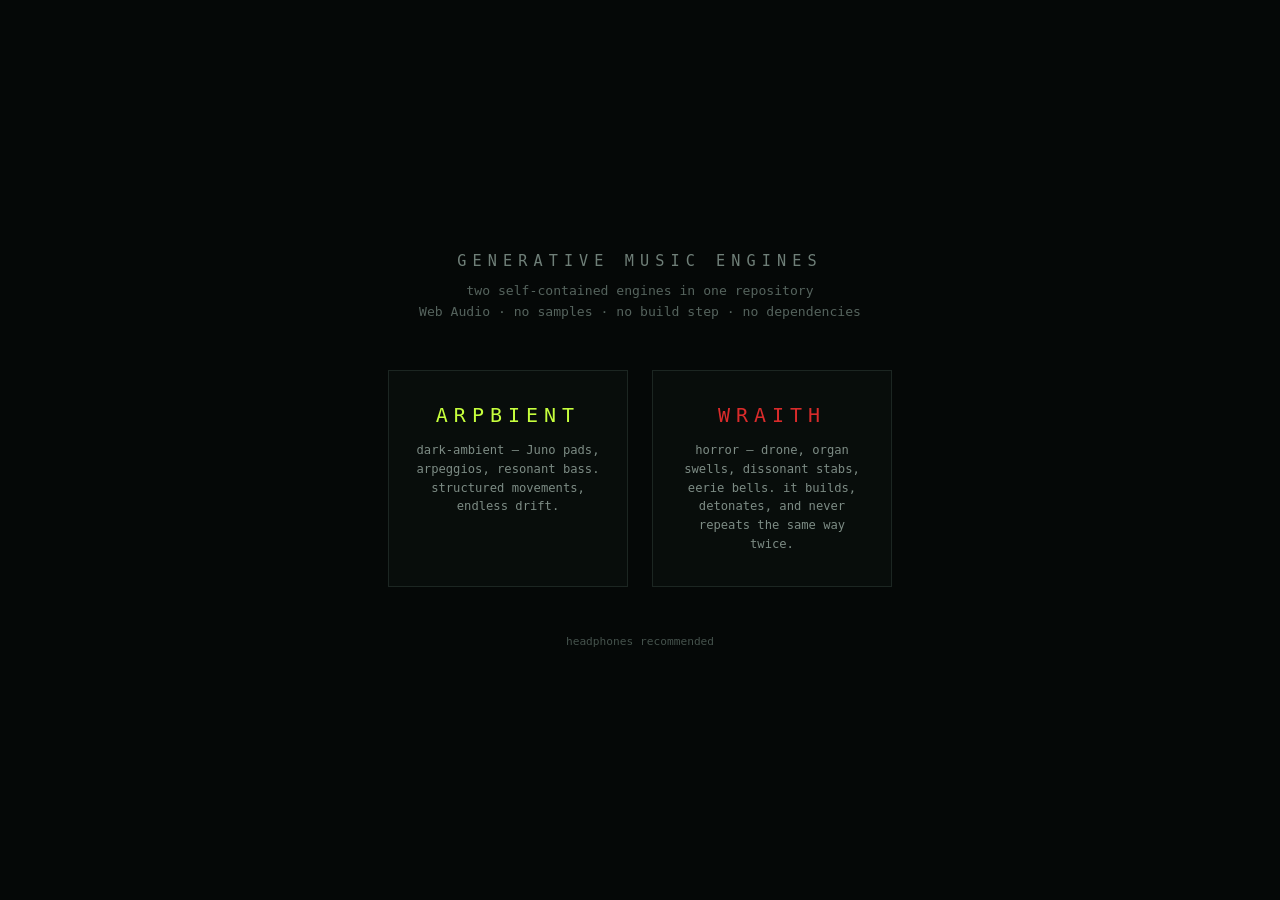
==== index.html @ 5fda1046 "House both engines in one repo: arpbient/ + wraith/ - Move the Arpbient app into arpbient/ (history " ====
<!doctype html>
<html lang="en">
<head>
<meta charset="UTF-8" />
<title>arpbient · wraith</title>
<meta name="viewport" content="width=device-width, initial-scale=1.0" />
<link rel="icon" href="data:image/svg+xml,%3Csvg xmlns='http://www.w3.org/2000/svg' viewBox='0 0 16 16'%3E%3Crect width='16' height='16' fill='%23050807'/%3E%3Ccircle cx='5' cy='8' r='3' fill='none' stroke='%23c6ff3d' stroke-width='1.4'/%3E%3Ccircle cx='11' cy='8' r='3' fill='none' stroke='%23d92b2b' stroke-width='1.4'/%3E%3C/svg%3E" />
<style>
  :root { color-scheme: dark; }
  * { box-sizing: border-box; }
  body {
    margin: 0; min-height: 100vh; display: grid; place-items: center;
    background: #050807; color: #cfd8d3;
    font-family: ui-monospace, SFMono-Regular, Menlo, Consolas, monospace;
  }
  .wrap { text-align: center; padding: 2rem; max-width: 680px; }
  h1 {
    margin: 0 0 0.6rem; font-weight: 400; font-size: 0.95rem;
    letter-spacing: 0.4em; text-transform: uppercase; color: #6f7f78;
  }
  .sub { margin: 0 0 3rem; font-size: 0.82rem; color: #55635d; line-height: 1.6; }
  .cards { display: flex; gap: 1.5rem; justify-content: center; flex-wrap: wrap; }
  a.card {
    display: block; width: 240px; padding: 2rem 1.5rem; text-decoration: none;
    background: #080d0b; border: 1px solid #1c2622; color: #cfd8d3;
    transition: border-color 0.25s, box-shadow 0.25s, transform 0.25s;
  }
  a.card:hover { transform: translateY(-4px); }
  a.card h2 { margin: 0; font-size: 1.25rem; font-weight: 500; letter-spacing: 0.3em; }
  a.card p { margin: 0.9rem 0 0; font-size: 0.76rem; line-height: 1.55; color: #7d8c85; }
  #arpbient-card h2 { color: #c6ff3d; }
  #arpbient-card:hover { border-color: #c6ff3d; box-shadow: 0 0 34px rgba(198, 255, 61, 0.12); }
  #wraith-card h2 { color: #d92b2b; }
  #wraith-card:hover { border-color: #d92b2b; box-shadow: 0 0 34px rgba(217, 43, 43, 0.16); }
  .foot { margin: 3rem 0 0; font-size: 0.7rem; color: #45524c; }
</style>
</head>
<body>
  <div class="wrap">
    <h1>Generative Music Engines</h1>
    <p class="sub">two self-contained engines in one repository<br/>
    Web Audio · no samples · no build step · no dependencies</p>
    <div class="cards">
      <a class="card" id="arpbient-card" href="arpbient/">
        <h2>ARPBIENT</h2>
        <p>dark-ambient — Juno pads, arpeggios, resonant bass.
        structured movements, endless drift.</p>
      </a>
      <a class="card" id="wraith-card" href="wraith/">
        <h2>WRAITH</h2>
        <p>horror — drone, organ swells, dissonant stabs, eerie bells.
        it builds, detonates, and never repeats the same way twice.</p>
      </a>
    </div>
    <p class="foot">headphones recommended</p>
  </div>
</body>
</html>
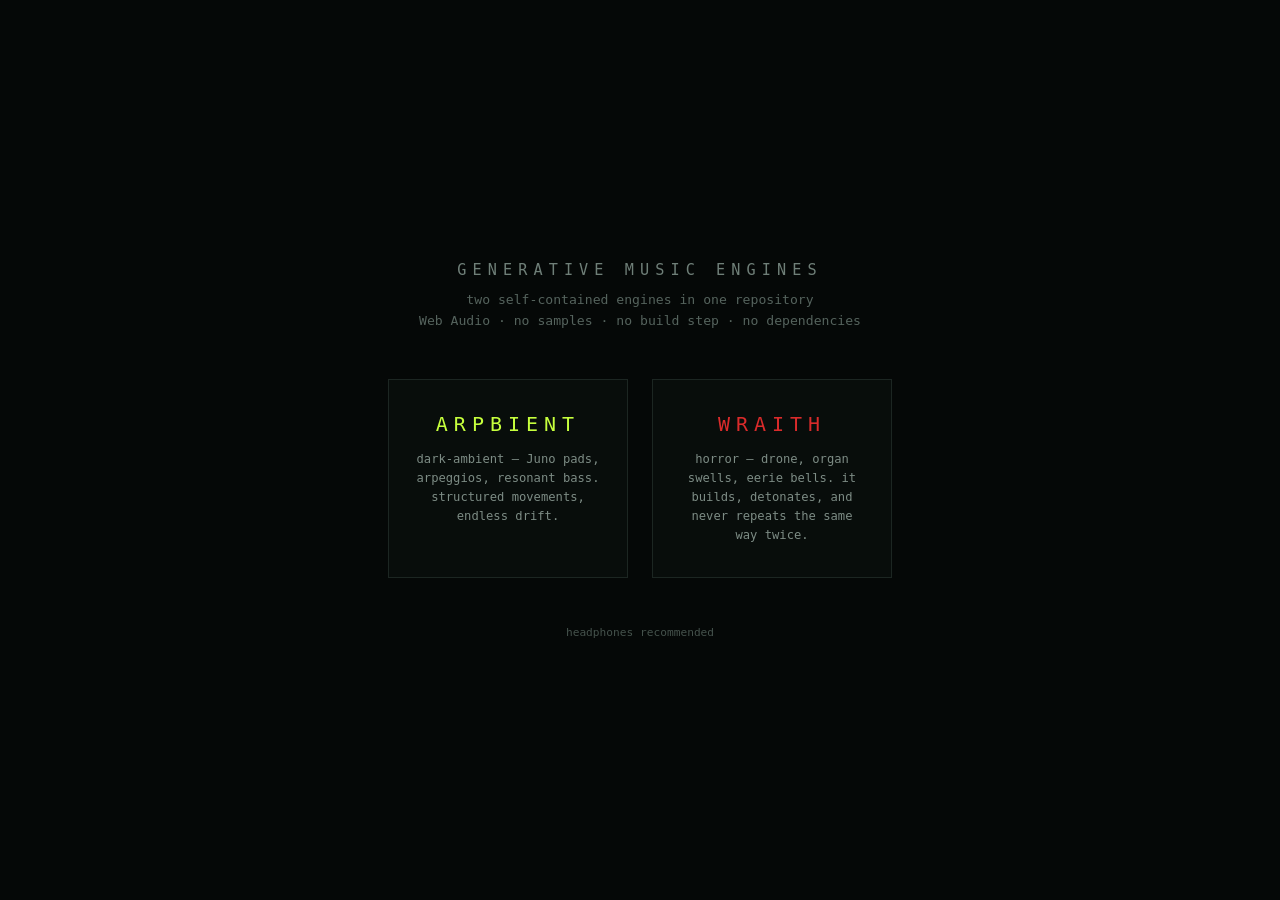
==== commit 86a09bad: "Add audible simple-reverb-style reverb to Wraith; remove stabs The reverb now lives in its own modul" ====
--- a/index.html
+++ b/index.html
@@ -48,7 +48,7 @@
       </a>
       <a class="card" id="wraith-card" href="wraith/">
         <h2>WRAITH</h2>
-        <p>horror — drone, organ swells, dissonant stabs, eerie bells.
+        <p>horror — drone, organ swells, eerie bells.
         it builds, detonates, and never repeats the same way twice.</p>
       </a>
     </div>
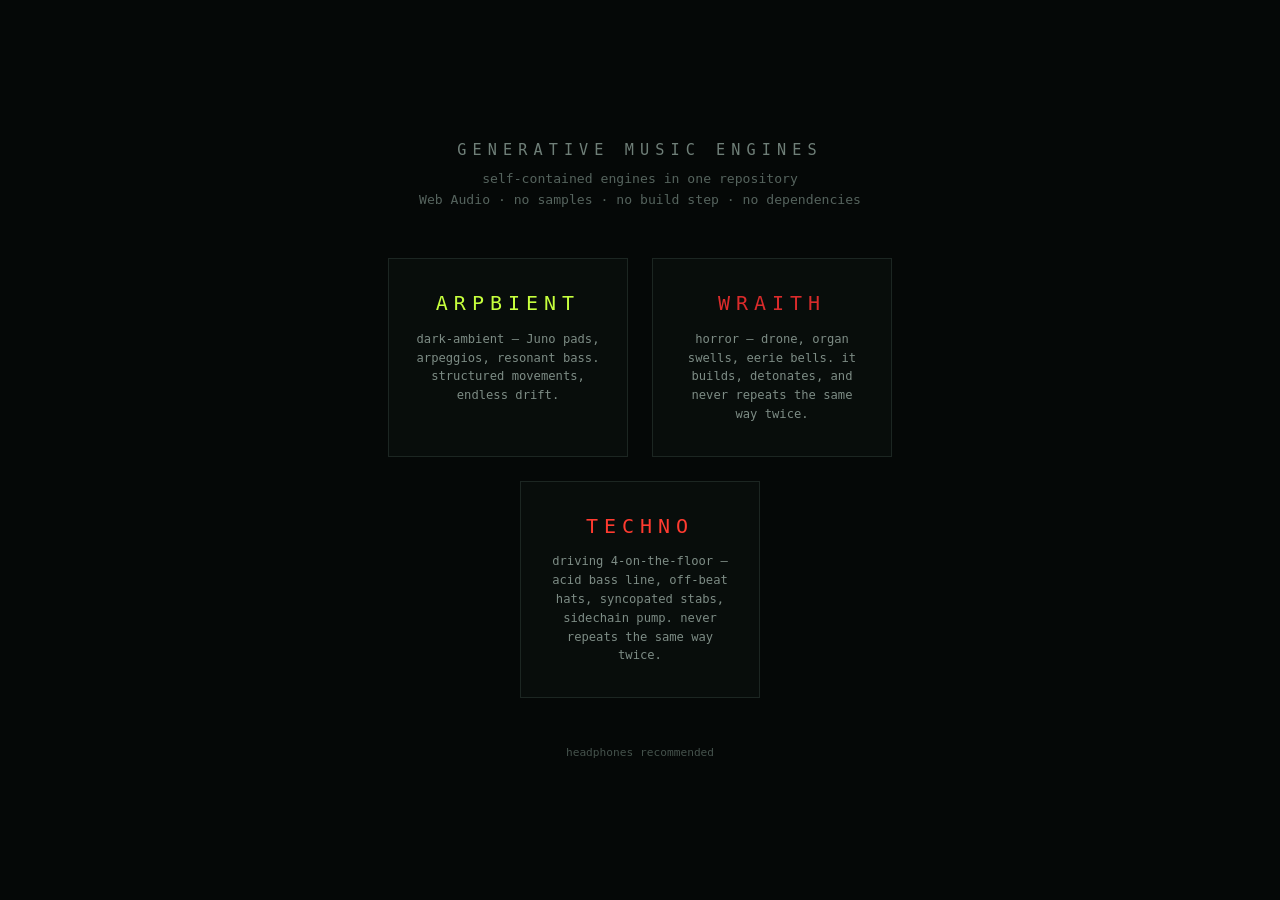
==== commit 808b8abc: "Add Techno engine: acid bass, 4-on-the-floor, stabs + plucks - Shared foundation for the new dance e" ====
--- a/index.html
+++ b/index.html
@@ -32,13 +32,15 @@
   #arpbient-card:hover { border-color: #c6ff3d; box-shadow: 0 0 34px rgba(198, 255, 61, 0.12); }
   #wraith-card h2 { color: #d92b2b; }
   #wraith-card:hover { border-color: #d92b2b; box-shadow: 0 0 34px rgba(217, 43, 43, 0.16); }
+  #techno-card h2 { color: #ff3b30; }
+  #techno-card:hover { border-color: #ff3b30; box-shadow: 0 0 34px rgba(255, 59, 48, 0.16); }
   .foot { margin: 3rem 0 0; font-size: 0.7rem; color: #45524c; }
 </style>
 </head>
 <body>
   <div class="wrap">
     <h1>Generative Music Engines</h1>
-    <p class="sub">two self-contained engines in one repository<br/>
+    <p class="sub">self-contained engines in one repository<br/>
     Web Audio · no samples · no build step · no dependencies</p>
     <div class="cards">
       <a class="card" id="arpbient-card" href="arpbient/">
@@ -51,6 +53,11 @@
         <p>horror — drone, organ swells, eerie bells.
         it builds, detonates, and never repeats the same way twice.</p>
       </a>
+      <a class="card" id="techno-card" href="techno/">
+        <h2>TECHNO</h2>
+        <p>driving 4-on-the-floor — acid bass line, off-beat hats,
+        syncopated stabs, sidechain pump. never repeats the same way twice.</p>
+      </a>
     </div>
     <p class="foot">headphones recommended</p>
   </div>
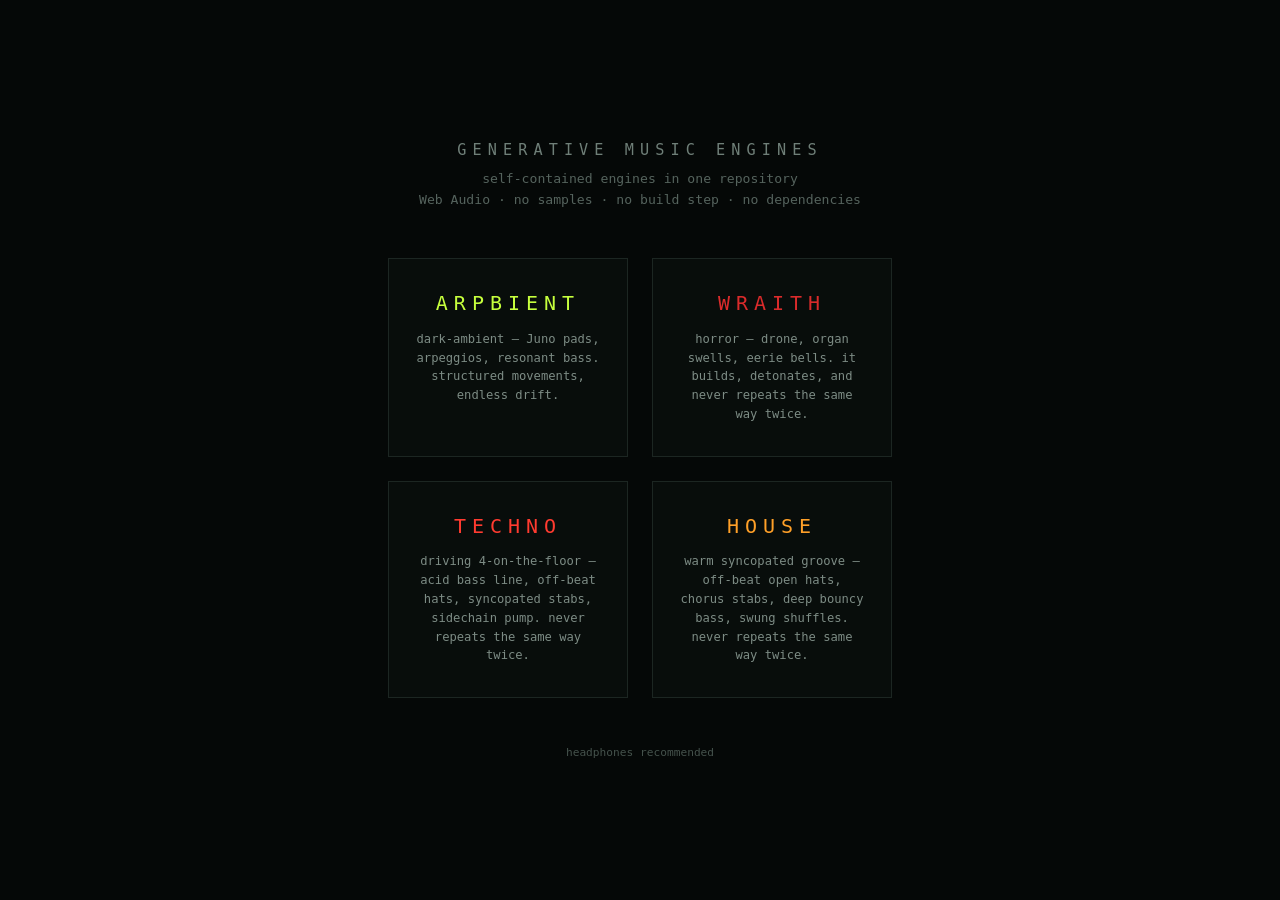
==== commit f7074291: "Add House engine: warm syncopated groove, swung offbeat hats - Off-beat open hats with swing, closed" ====
--- a/index.html
+++ b/index.html
@@ -34,6 +34,8 @@
   #wraith-card:hover { border-color: #d92b2b; box-shadow: 0 0 34px rgba(217, 43, 43, 0.16); }
   #techno-card h2 { color: #ff3b30; }
   #techno-card:hover { border-color: #ff3b30; box-shadow: 0 0 34px rgba(255, 59, 48, 0.16); }
+  #house-card h2 { color: #ffa028; }
+  #house-card:hover { border-color: #ffa028; box-shadow: 0 0 34px rgba(255, 160, 40, 0.16); }
   .foot { margin: 3rem 0 0; font-size: 0.7rem; color: #45524c; }
 </style>
 </head>
@@ -58,6 +60,11 @@
         <p>driving 4-on-the-floor — acid bass line, off-beat hats,
         syncopated stabs, sidechain pump. never repeats the same way twice.</p>
       </a>
+      <a class="card" id="house-card" href="house/">
+        <h2>HOUSE</h2>
+        <p>warm syncopated groove — off-beat open hats, chorus stabs,
+        deep bouncy bass, swung shuffles. never repeats the same way twice.</p>
+      </a>
     </div>
     <p class="foot">headphones recommended</p>
   </div>
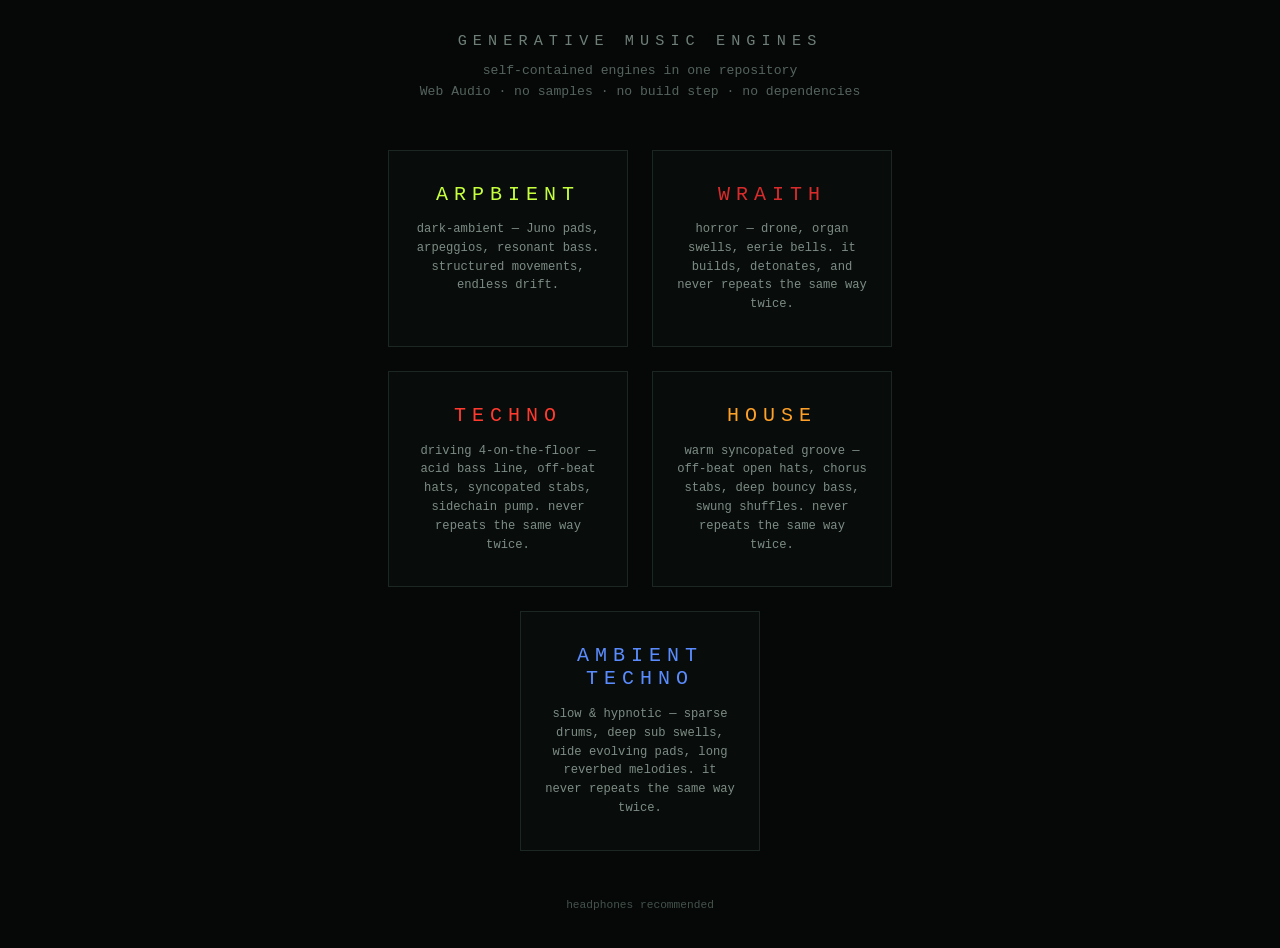
==== commit 383126b0: "Add Ambient Techno engine + live space controls - Slow/hypnotic: sparse half-time kick, reverbed hat" ====
--- a/index.html
+++ b/index.html
@@ -2,7 +2,7 @@
 <html lang="en">
 <head>
 <meta charset="UTF-8" />
-<title>arpbient · wraith</title>
+<title>Generative Music Engines</title>
 <meta name="viewport" content="width=device-width, initial-scale=1.0" />
 <link rel="icon" href="data:image/svg+xml,%3Csvg xmlns='http://www.w3.org/2000/svg' viewBox='0 0 16 16'%3E%3Crect width='16' height='16' fill='%23050807'/%3E%3Ccircle cx='5' cy='8' r='3' fill='none' stroke='%23c6ff3d' stroke-width='1.4'/%3E%3Ccircle cx='11' cy='8' r='3' fill='none' stroke='%23d92b2b' stroke-width='1.4'/%3E%3C/svg%3E" />
 <style>
@@ -36,6 +36,8 @@
   #techno-card:hover { border-color: #ff3b30; box-shadow: 0 0 34px rgba(255, 59, 48, 0.16); }
   #house-card h2 { color: #ffa028; }
   #house-card:hover { border-color: #ffa028; box-shadow: 0 0 34px rgba(255, 160, 40, 0.16); }
+  #ambient-techno-card h2 { color: #5b8cff; }
+  #ambient-techno-card:hover { border-color: #5b8cff; box-shadow: 0 0 34px rgba(91, 140, 255, 0.16); }
   .foot { margin: 3rem 0 0; font-size: 0.7rem; color: #45524c; }
 </style>
 </head>
@@ -65,6 +67,11 @@
         <p>warm syncopated groove — off-beat open hats, chorus stabs,
         deep bouncy bass, swung shuffles. never repeats the same way twice.</p>
       </a>
+      <a class="card" id="ambient-techno-card" href="ambient-techno/">
+        <h2>AMBIENT TECHNO</h2>
+        <p>slow &amp; hypnotic — sparse drums, deep sub swells, wide evolving
+        pads, long reverbed melodies. it never repeats the same way twice.</p>
+      </a>
     </div>
     <p class="foot">headphones recommended</p>
   </div>
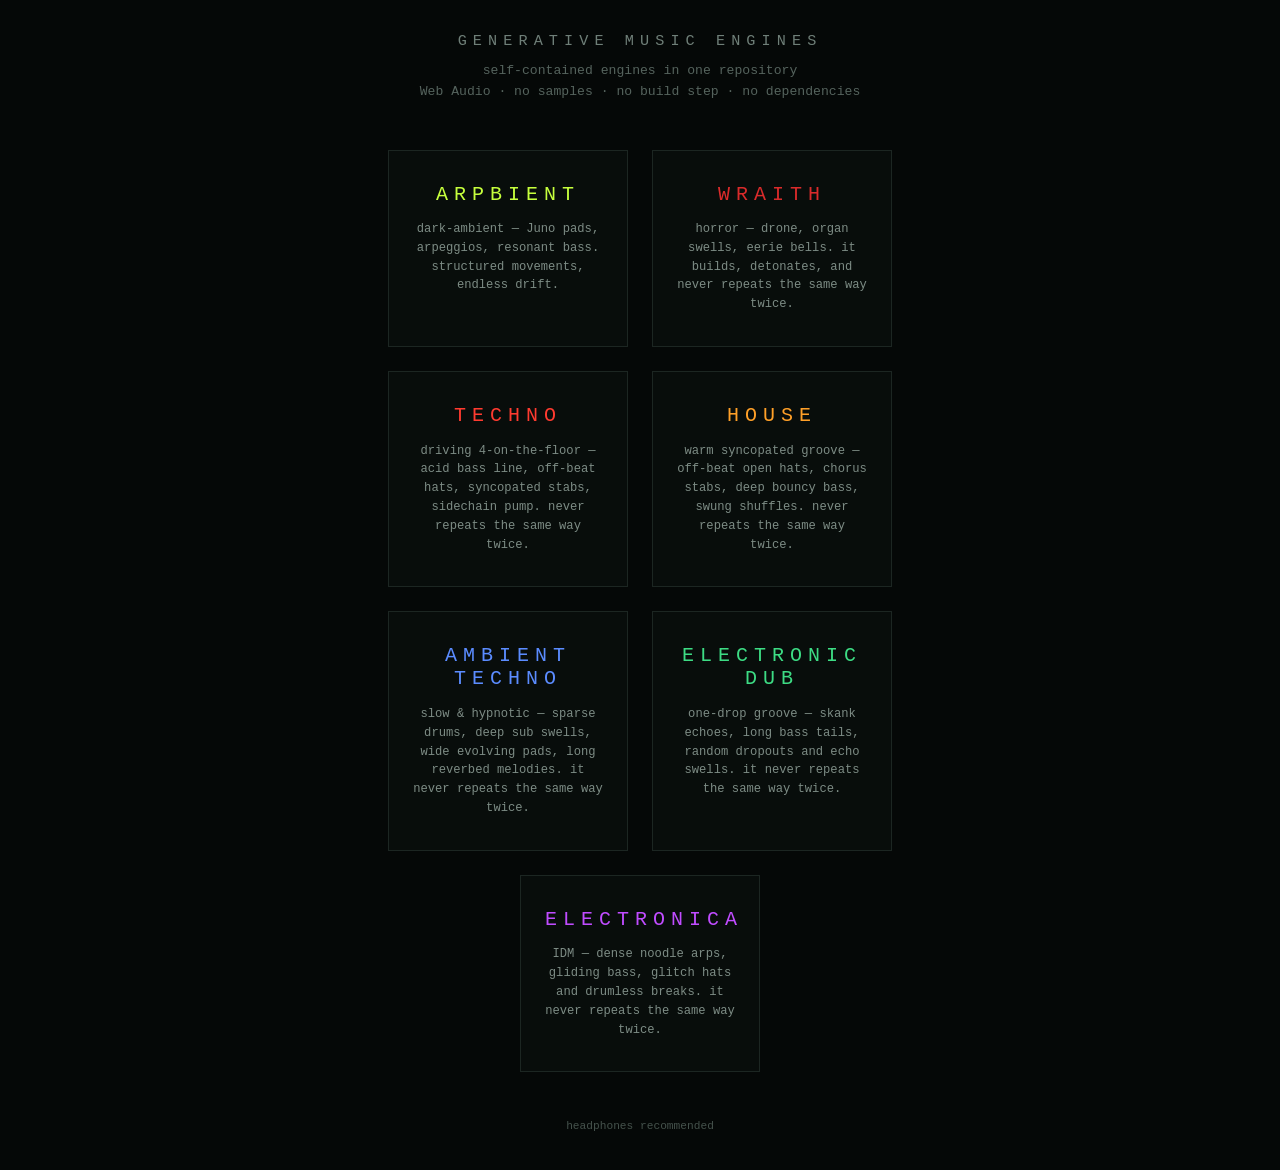
==== commit f9305427: "Add Electronica (IDM) engine: noodle arps, gliding bass, glitch, breaks - New engine: dense 16th arp" ====
--- a/index.html
+++ b/index.html
@@ -38,6 +38,10 @@
   #house-card:hover { border-color: #ffa028; box-shadow: 0 0 34px rgba(255, 160, 40, 0.16); }
   #ambient-techno-card h2 { color: #5b8cff; }
   #ambient-techno-card:hover { border-color: #5b8cff; box-shadow: 0 0 34px rgba(91, 140, 255, 0.16); }
+  #electronic-dub-card h2 { color: #3ddc84; }
+  #electronic-dub-card:hover { border-color: #3ddc84; box-shadow: 0 0 34px rgba(61, 220, 132, 0.16); }
+  #electronica-card h2 { color: #c04cff; }
+  #electronica-card:hover { border-color: #c04cff; box-shadow: 0 0 34px rgba(192, 76, 255, 0.16); }
   .foot { margin: 3rem 0 0; font-size: 0.7rem; color: #45524c; }
 </style>
 </head>
@@ -72,6 +76,16 @@
         <p>slow &amp; hypnotic — sparse drums, deep sub swells, wide evolving
         pads, long reverbed melodies. it never repeats the same way twice.</p>
       </a>
+      <a class="card" id="electronic-dub-card" href="electronic-dub/">
+        <h2>ELECTRONIC DUB</h2>
+        <p>one-drop groove — skank echoes, long bass tails, random dropouts
+        and echo swells. it never repeats the same way twice.</p>
+      </a>
+      <a class="card" id="electronica-card" href="electronica/">
+        <h2>ELECTRONICA</h2>
+        <p>IDM — dense noodle arps, gliding bass, glitch hats and
+        drumless breaks. it never repeats the same way twice.</p>
+      </a>
     </div>
     <p class="foot">headphones recommended</p>
   </div>
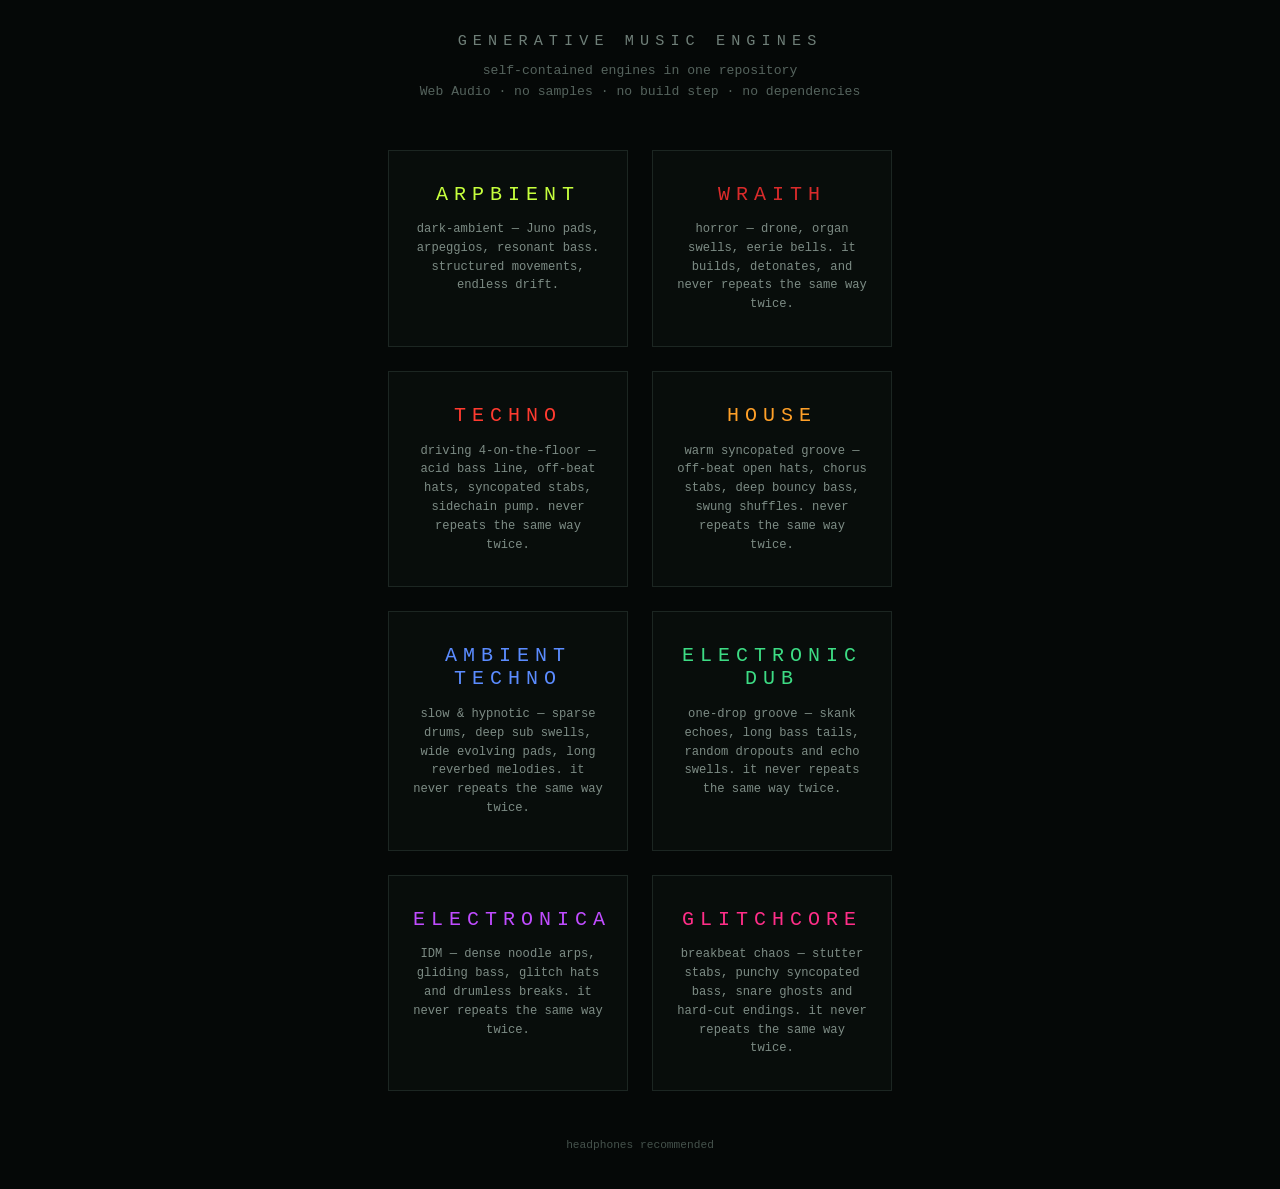
==== commit 553fbfae: "Add Glitchcore engine: breakbeat chaos, stutter stabs, hard-cut endings - New engine: heavily mutate" ====
--- a/index.html
+++ b/index.html
@@ -42,6 +42,8 @@
   #electronic-dub-card:hover { border-color: #3ddc84; box-shadow: 0 0 34px rgba(61, 220, 132, 0.16); }
   #electronica-card h2 { color: #c04cff; }
   #electronica-card:hover { border-color: #c04cff; box-shadow: 0 0 34px rgba(192, 76, 255, 0.16); }
+  #glitchcore-card h2 { color: #ff2e88; }
+  #glitchcore-card:hover { border-color: #ff2e88; box-shadow: 0 0 34px rgba(255, 46, 136, 0.18); }
   .foot { margin: 3rem 0 0; font-size: 0.7rem; color: #45524c; }
 </style>
 </head>
@@ -86,6 +88,11 @@
         <p>IDM — dense noodle arps, gliding bass, glitch hats and
         drumless breaks. it never repeats the same way twice.</p>
       </a>
+      <a class="card" id="glitchcore-card" href="glitchcore/">
+        <h2>GLITCHCORE</h2>
+        <p>breakbeat chaos — stutter stabs, punchy syncopated bass,
+        snare ghosts and hard-cut endings. it never repeats the same way twice.</p>
+      </a>
     </div>
     <p class="foot">headphones recommended</p>
   </div>
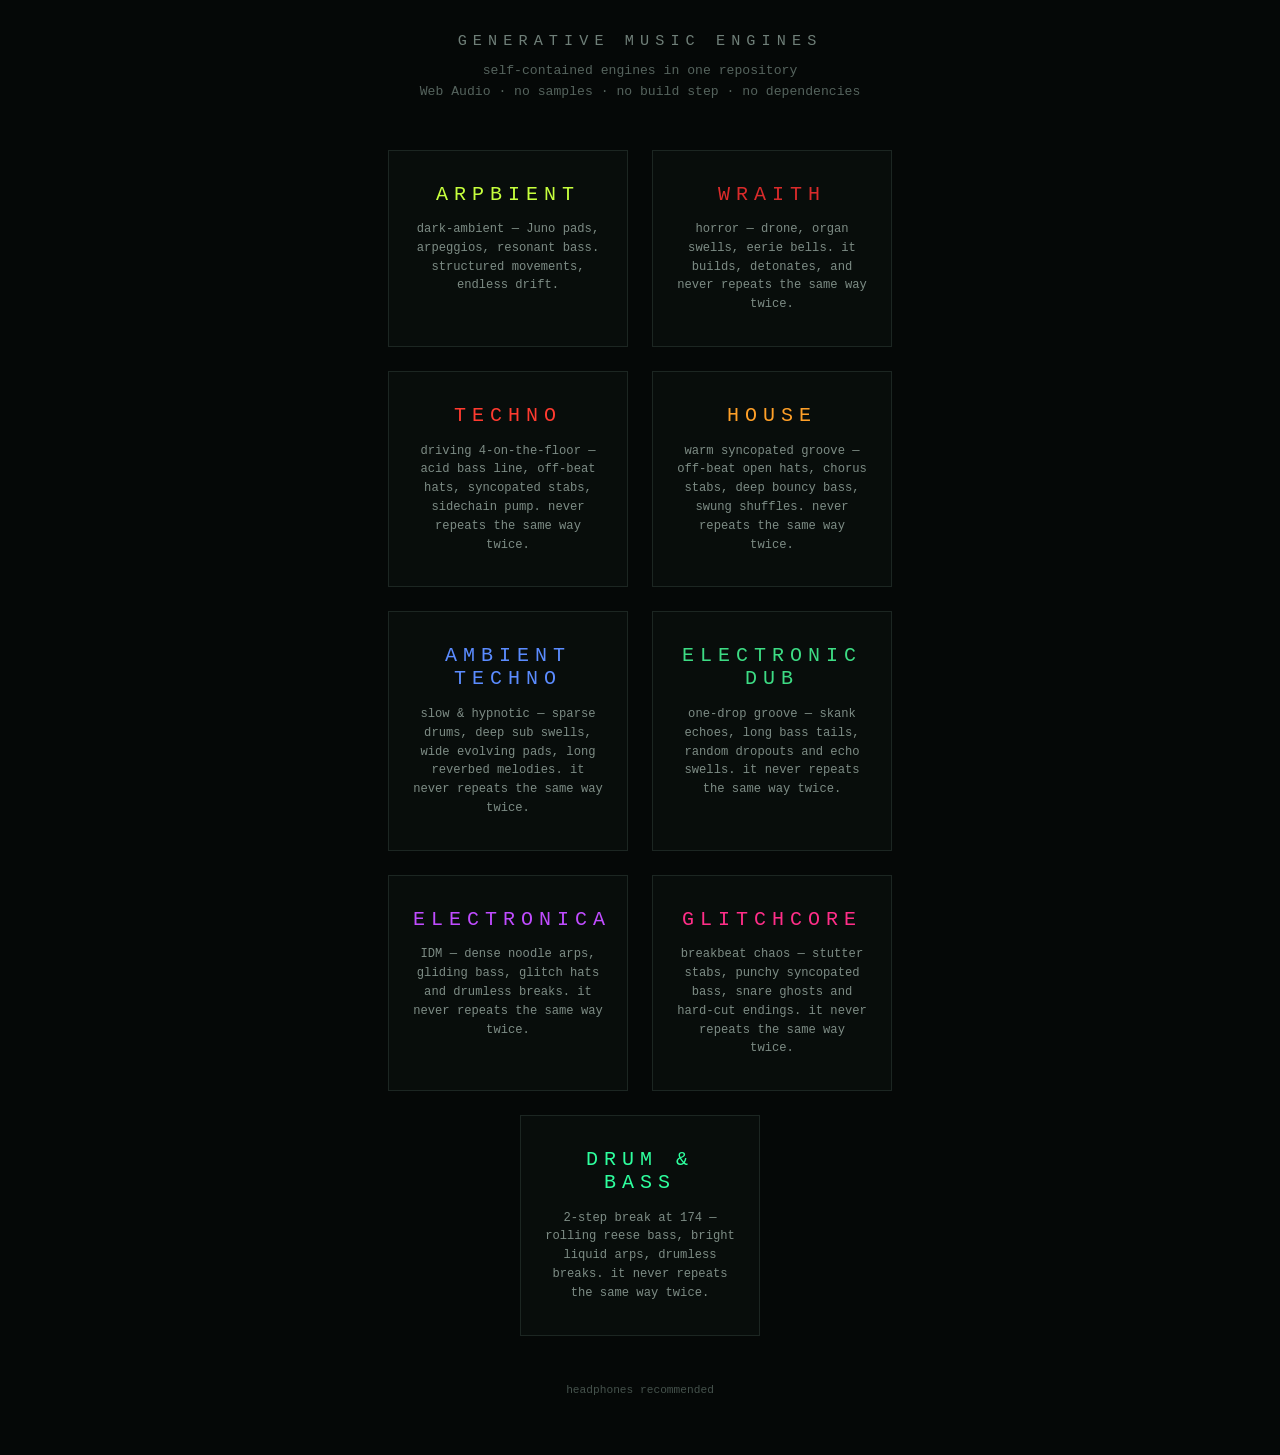
==== commit 6fa4f346: "Add Drum & Bass engine: 2-step break, Reese bass, liquid top - New engine: kick on 1 + "and" of 3, s" ====
--- a/index.html
+++ b/index.html
@@ -44,6 +44,8 @@
   #electronica-card:hover { border-color: #c04cff; box-shadow: 0 0 34px rgba(192, 76, 255, 0.16); }
   #glitchcore-card h2 { color: #ff2e88; }
   #glitchcore-card:hover { border-color: #ff2e88; box-shadow: 0 0 34px rgba(255, 46, 136, 0.18); }
+  #drum-and-bass-card h2 { color: #2eff9e; }
+  #drum-and-bass-card:hover { border-color: #2eff9e; box-shadow: 0 0 34px rgba(46, 255, 158, 0.16); }
   .foot { margin: 3rem 0 0; font-size: 0.7rem; color: #45524c; }
 </style>
 </head>
@@ -93,6 +95,11 @@
         <p>breakbeat chaos — stutter stabs, punchy syncopated bass,
         snare ghosts and hard-cut endings. it never repeats the same way twice.</p>
       </a>
+      <a class="card" id="drum-and-bass-card" href="drum-and-bass/">
+        <h2>DRUM &amp; BASS</h2>
+        <p>2-step break at 174 — rolling reese bass, bright liquid
+        arps, drumless breaks. it never repeats the same way twice.</p>
+      </a>
     </div>
     <p class="foot">headphones recommended</p>
   </div>
